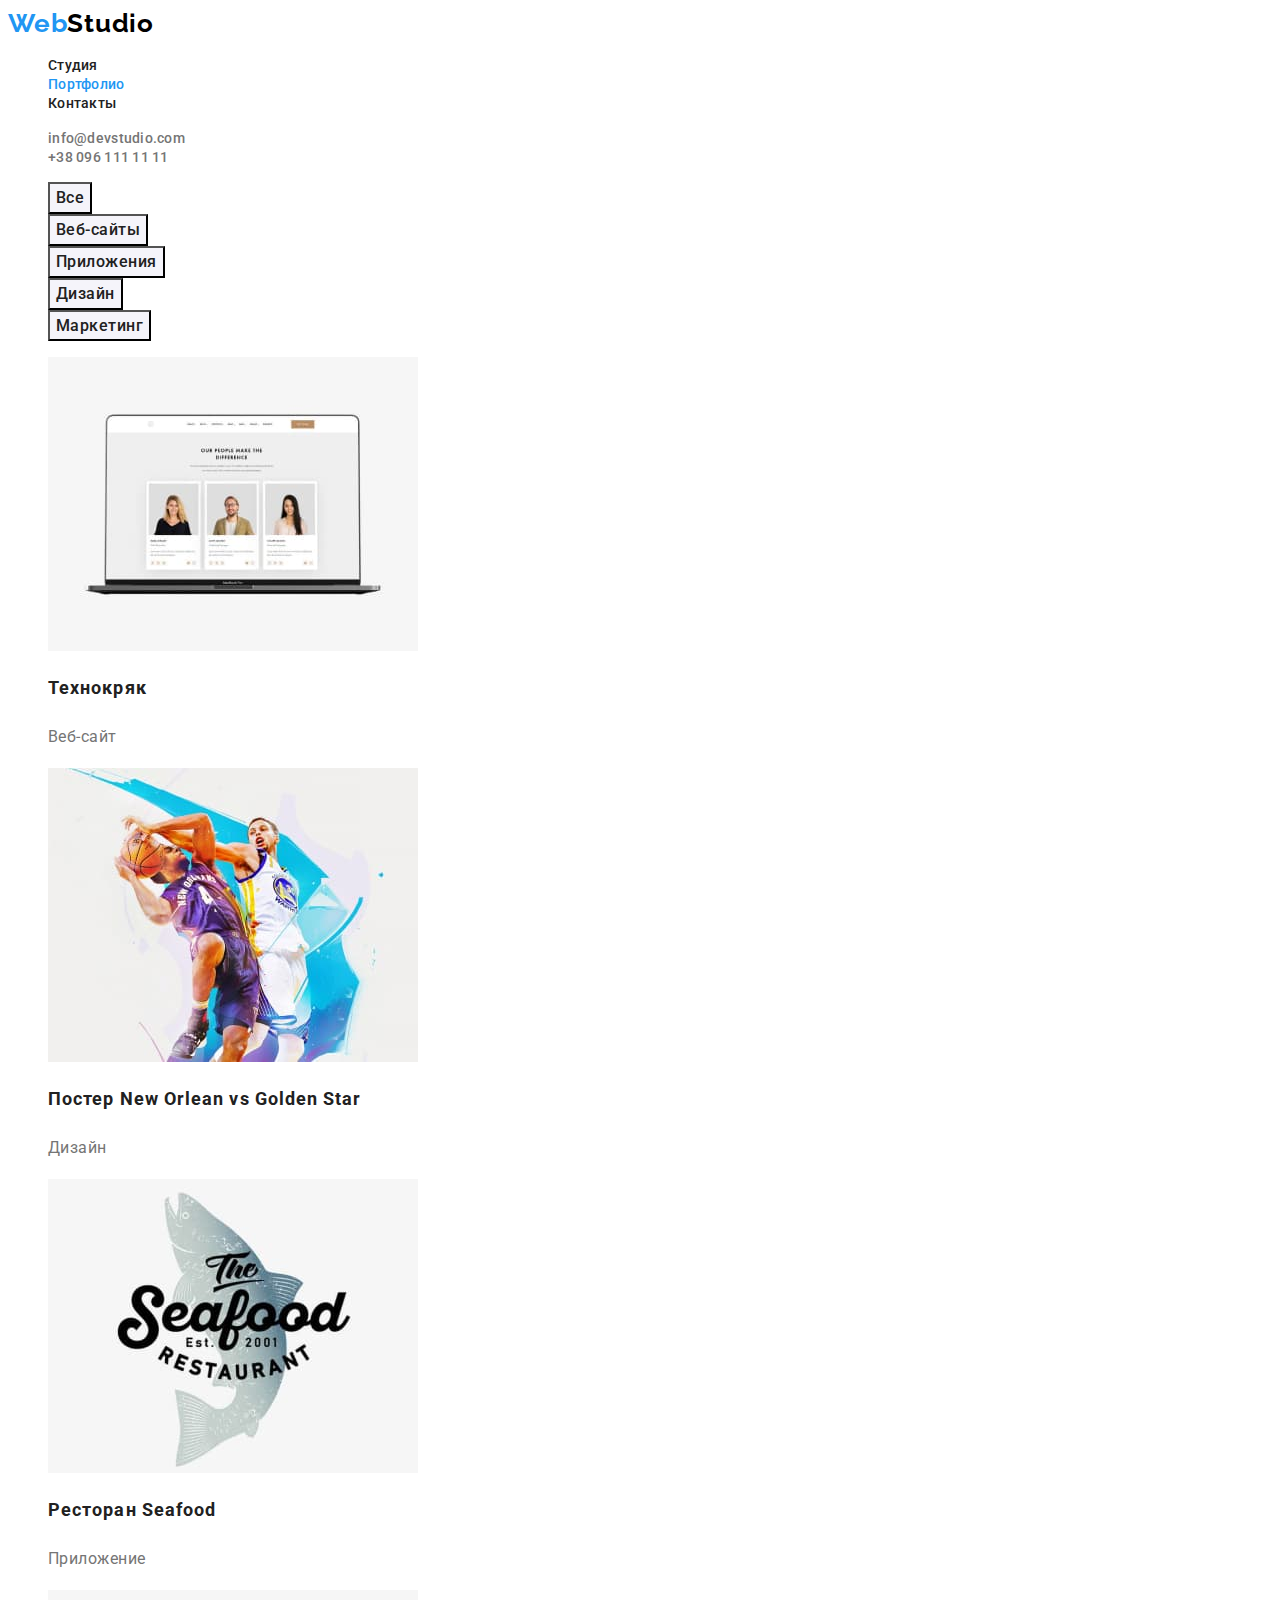
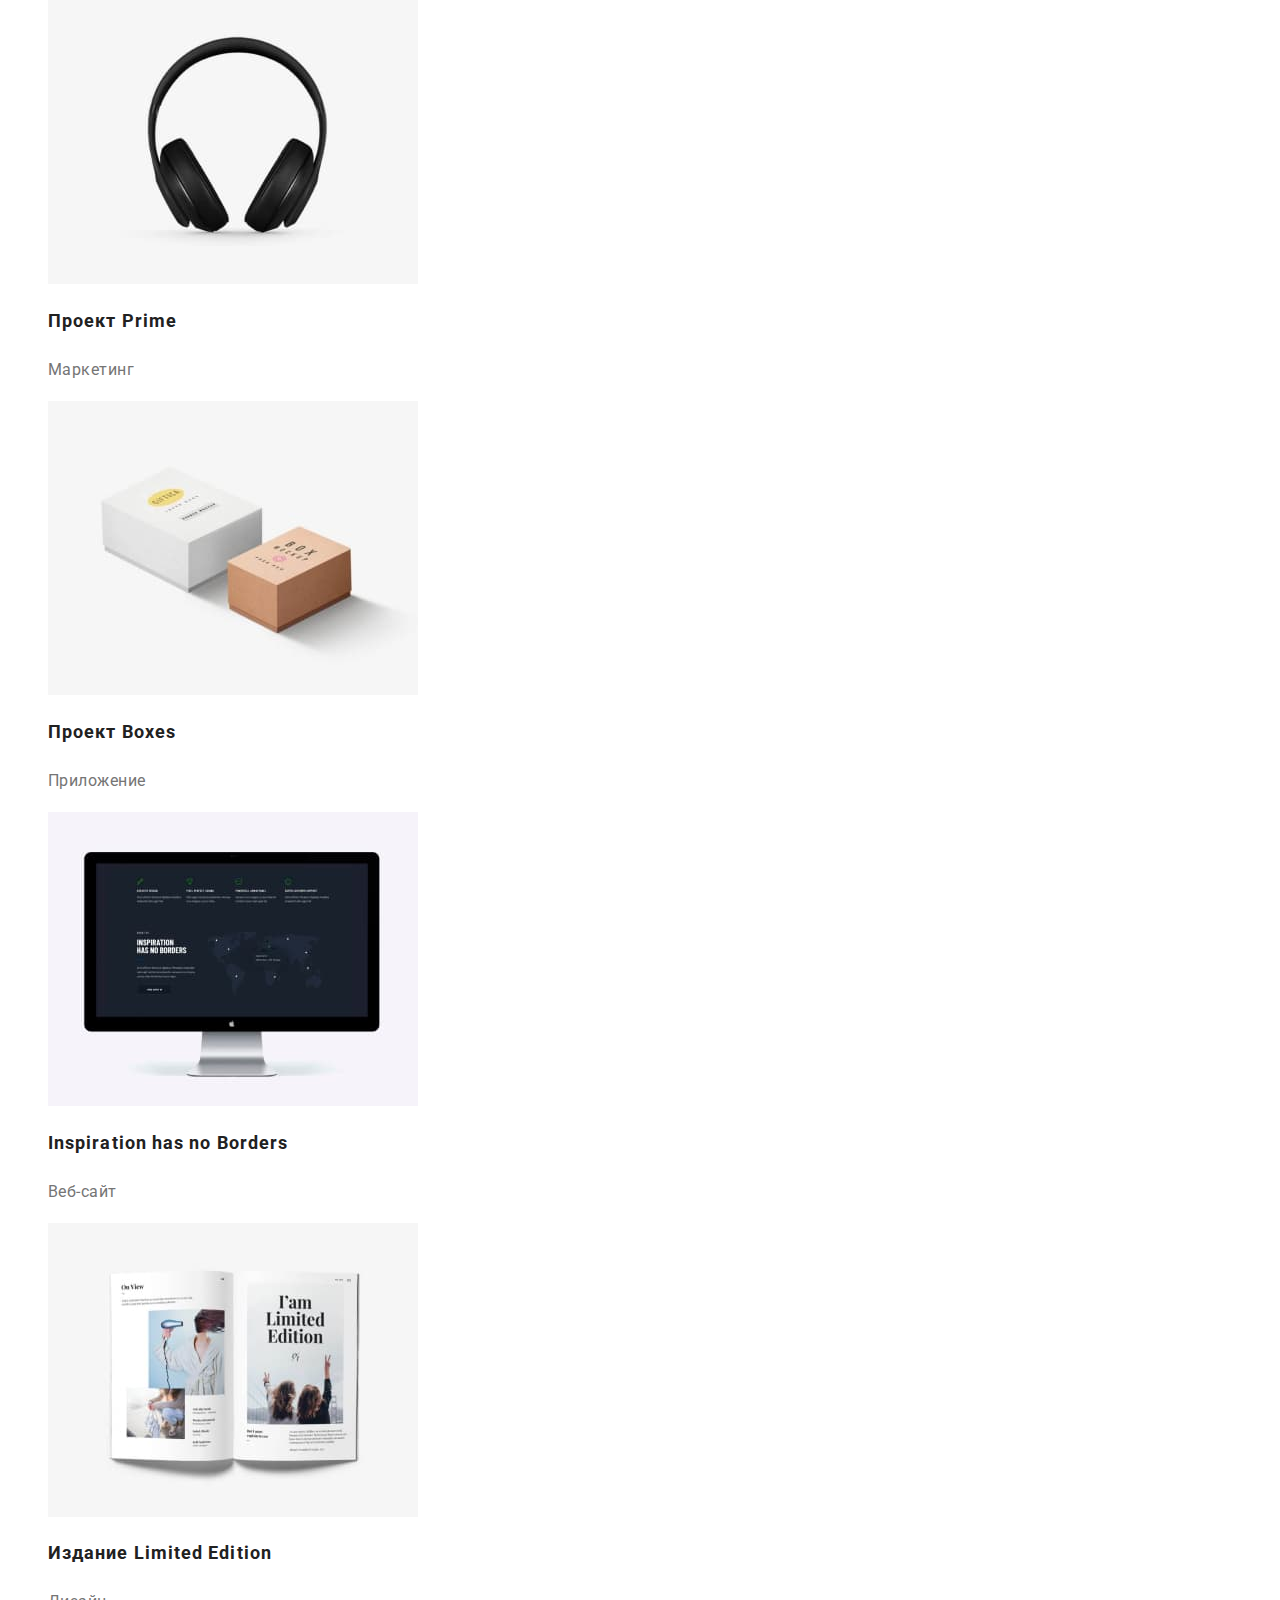
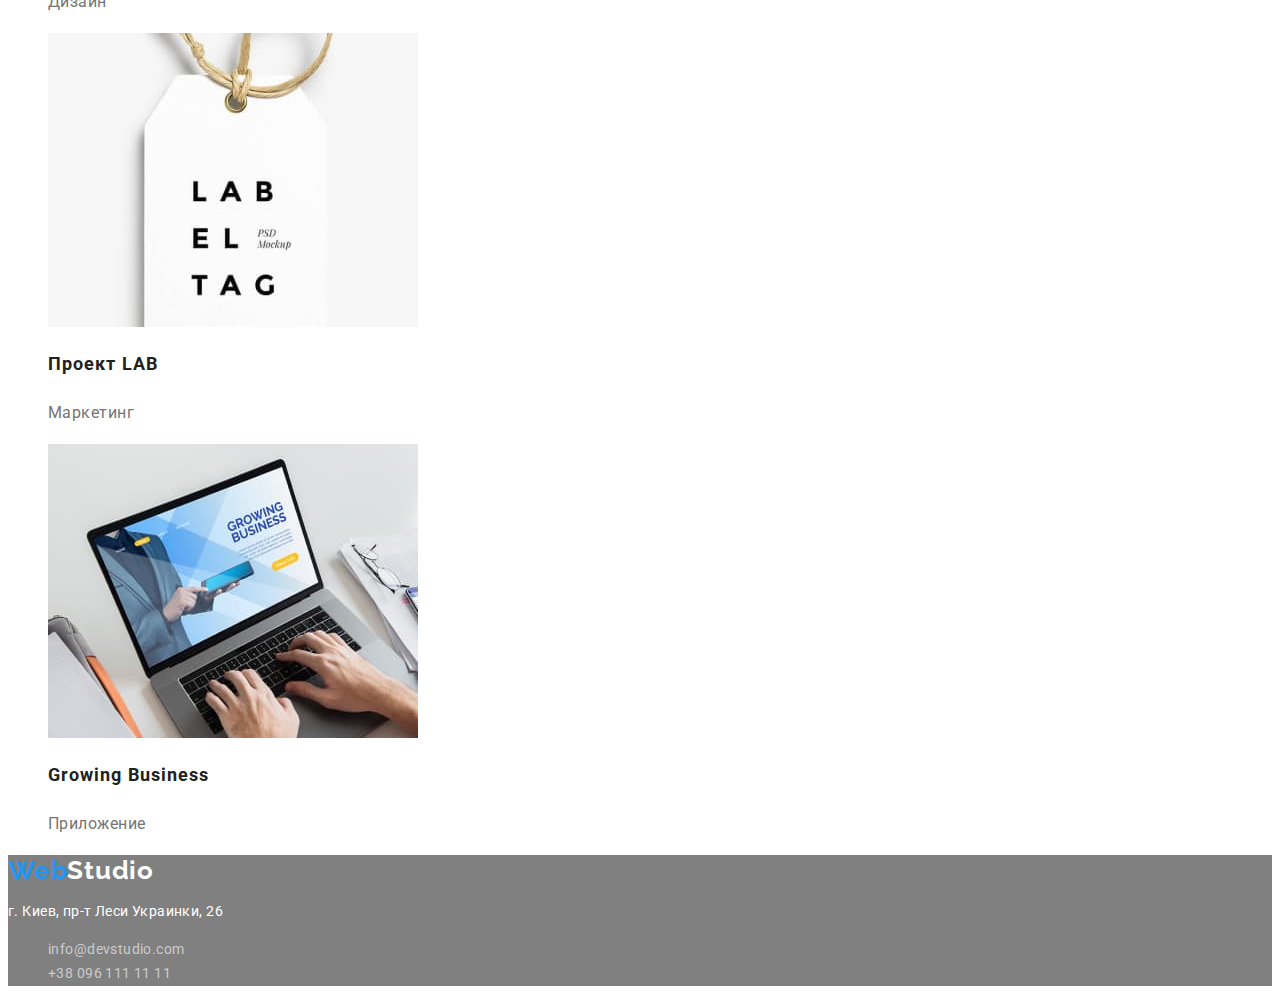
==== portfolio.html @ 8c9a1131 "Add files via upload" ====
<!DOCTYPE html>
<html lang="ru">
<head>
    <meta charset="UTF-8">
    <meta http-equiv="X-UA-Compatible" content="IE=edge">
    <meta name="viewport" content="width=device-width, initial-scale=1.0">
    <link rel="preconnect" href="https://fonts.googleapis.com">
    <link rel="preconnect" href="https://fonts.gstatic.com" crossorigin>
    <link href="https://fonts.googleapis.com/css2?family=Raleway:wght@700&family=Roboto:wght@400;500;700;900&display=swap"
        rel="stylesheet">
    <title>Портфолио</title>
    <link rel="stylesheet" href="./css/styles.css">
</head>
<body>
    <header class="header">
        <nav class="header-nav">
            <a class="header-logo link" href=""><span class="header-accent">Web</span>Studio</a>
    
            <ul class="header-list list">
                <li class="heder-item"> <a class="header-link link" href="./index.html">Студия</a></li>
                <li class="heder-item"> <a class="header-link link current" href="">Портфолио</a></li>
                <li class="heder-item"> <a class="header-link link" href="">Контакты</a></li>
            </ul>
        </nav>
        <ul class="header-address-list list">
            <li class="header-address-item"> <a class="header-address link"
                    href="mailto:info@devstudio.com">info@devstudio.com</a></li>
            <li class="header-address-item"> <a class="header-address link" href="tel:+380961111111">+38 096 111 11 11</a>
            </li>
        </ul>
    </header>
    <main>
        <section class="portfolio">
            <h1 class="visually-hidden">Наши работи</h1>
           <ul class="portfolio-list-button list">
               <li><button class="portfolio-btn" type="button">Все</button></li>
               <li><button class="portfolio-btn" type="button">Веб-сайты</button></li>
               <li><button class="portfolio-btn" type="button">Приложения</button></li>
               <li><button class="portfolio-btn" type="button">Дизайн</button></li>
               <li><button class="portfolio-btn" type="button">Маркетинг</button></li>
           </ul>

           <ul class="portfolio-list list">
               <li>
                   <a class=" portfolio-link link" href="">
                       <img src="./images/prt1.jpg" width="370" alt="Ноутбук">
                       <h2 class="portfolio-title">Технокряк</h2>
                       <p class="portfolio-text">Веб-сайт</p>
                       <p class="portfolio-text"></p>
                   </a>
               </li>
               <li>
                   <a class=" portfolio-link link" href="">
                       <img src="./images/prt2.jpg" width="370" alt="Баскетболисты">
                       <h2 class="portfolio-title">Постер New Orlean vs Golden Star</h2>
                       <p class="portfolio-text">Дизайн</p>
                       <p class="portfolio-text"></p>
                   </a>
               </li>
               <li>
                   <a class=" portfolio-link link" href="">
                       <img src="./images/prt3.jpg" width="370" alt="Логотип ресторана">
                       <h2 class="portfolio-title">Ресторан Seafood</h2>
                       <p class="portfolio-text">Приложение</p>
                       <p class="portfolio-text"></p>
                   </a>
               </li>
               <li>
                   <a class=" portfolio-link link" href="">
                       <img src="./images/prt4.jpg" width="370" alt="Наушники">
                       <h2 class="portfolio-title">Проект Prime</h2>
                       <p class="portfolio-text">Маркетинг</p>
                       <p class="portfolio-text"></p>
                   </a>
               </li>
               <li>
                   <a class=" portfolio-link link" href="">
                       <img src="./images/prt5.jpg" width="370" alt="Две коробки">
                       <h2 class="portfolio-title">Проект Boxes</h2>
                       <p class="portfolio-text">Приложение</p>
                       <p class="portfolio-text"></p>
                   </a>
               </li>
               <li>
                   <a class=" portfolio-link link" href="">
                       <img src="./images/prt6.jpg" width="370" alt="Компьютер">
                       <h2 class="portfolio-title">Inspiration has no Borders</h2>
                       <p class="portfolio-text">Веб-сайт</p>
                       <p class="portfolio-text"></p>
                   </a>
               </li>
               <li>
                   <a class=" portfolio-link link" href="">
                       <img src="./images/prt7.jpg" width="370" alt="Открытая книга">
                       <h2 class="portfolio-title">Издание Limited Edition</h2>
                       <p class="portfolio-text">Дизайн</p>
                       <p class="portfolio-text"></p>
                   </a>
               </li>
               <li>
                   <a class=" portfolio-link link" href="">
                       <img src="./images/prt8.jpg" width="370" alt="Бирка">
                       <h2 class="portfolio-title">Проект LAB</h2>
                       <p class="portfolio-text">Маркетинг</p>
                       <p class="portfolio-text"></p>
                   </a>
               </li>
               <li>
                   <a class=" portfolio-link link" href="">
                       <img src="./images/prt9.jpg" width="370" alt="Работа зо ноутбуком">
                       <h2 class="portfolio-title">Growing Business</h2>
                       <p class="portfolio-text">Приложение</p>
                       <p class="portfolio-text"></p>
                   </a>
               </li>
           </ul>
            
        </section>
    </main>
    <footer class="footer">
        <a class="footer-logo link" href=""><span class="footer-accent">Web</span>Studio</a>
        <address class="footer-address">
            <p class="footer-text">г. Киев, пр-т Леси Украинки, 26</p>
            <ul class="footer-list list">
                <li class="footer-item"> <a class="footer-address link"
                        href="mailto:info@devstudio.com">info@devstudio.com</a></li>
                <li class="footer-item"> <a class="footer-address link" href="tel:+380961111111">+38 096 111 11 11</a></li>
            </ul>
        </address>
    </footer>
    
</body>
</html>
---- css/styles.css ----
:root {
	--main-title-color: #212121;
	--second-title-color: #ffffff;
	--first-logo-color: #000000;
	--second-logo-color: #ffffff;
	--main-address-color: #ffffff;
	--second-address-color: #757575;
	--accent-color: #2196f3;
	--btn-text-color: #ffffff;
	--btn-second-text-color: #212121;
	--btn-color: #2196f3;
	--btn-second-color: #f5f4fa;
	--text-color: #757575;
	--footer-address-color: rgba(255, 255, 255, 0.6);
}

body {
	font-family: "Roboto", sans-serif;
	color: var(--text-color);
}

.list {
	list-style: none;
}

.link {
	text-decoration: none;
}

.visually-hidden {
	position: absolute;
	width: 1px;
	height: 1px;
	margin: -1px;
	padding: 0;
	overflow: hidden;
	border: 0;
	clip: rect(0 0 0 0);
}

.header-list .header-link.current {
	color: var(--accent-color);
}
/* -------------------------HEADER----------------------------- */

.header-logo {
	font-family: Raleway, sans-serif;
	font-weight: 700;
	font-size: 26px;
	line-height: 1.19;
	letter-spacing: 0.03em;
	color: var(--first-logo-color);
}

.header-accent {
	font-family: Raleway, sans-serif;
	font-weight: 700;
	font-size: 26px;
	line-height: 1.19;
	letter-spacing: 0.03em;
	color: var(--accent-color);
}

.header-link {
	font-weight: 500;
	font-size: 14px;
	line-height: 1.14;
	letter-spacing: 0.02em;
	color: var(--main-title-color);
}

.header-link:hover,
.header-link:focus {
	font-weight: 500;
	font-size: 14px;
	line-height: 1.14;
	letter-spacing: 0.02em;
	color: var(--accent-color);
}

.header-address {
	font-weight: 500;
	font-size: 14px;
	line-height: 1.14;
	letter-spacing: 0.02em;
	color: var(--second-address-color);
}

.header-address:hover,
.header-address:focus {
	font-weight: 500;
	font-size: 14px;
	line-height: 1.14;
	letter-spacing: 0.02em;
	color: var(--accent-color);
}

/* -------------------------HERO----------------------------- */

.hero {
	background-color: gray;
}

.hero-title {
	font-weight: 900;
	font-size: 44px;
	line-height: 1.36;
	text-align: center;
	letter-spacing: 0.06em;
	text-transform: uppercase;
	color: var(--second-title-color);
}

.hero-btn {
	font-family: inherit;
	font-weight: 700;
	font-size: 16px;
	line-height: 1.87;
	letter-spacing: 0.06em;
	color: var(--btn-text-color);
	background-color: var(--btn-color);
}

/* -------------------------BENEFITS----------------------------- */

.benefits-item-title {
	font-weight: 700;
	font-size: 14px;
	line-height: 1.14;
	letter-spacing: 0.03em;
	text-transform: uppercase;
	color: var(--main-title-color);
}

.benefits-text {
	font-size: 14px;
	line-height: 1.71;
	letter-spacing: 0.03em;
	color: var(--text-color);
}

/* -------------------------WORK----------------------------- */

.work-title {
	font-weight: 700;
	font-size: 36px;
	line-height: 1.17;
	text-align: center;
	letter-spacing: 0.03em;
	color: var(--main-title-color);
}

/* -------------------------COMMAND----------------------------- */

.command-title {
	font-weight: 700;
	font-size: 36px;
	line-height: 1.17;
	text-align: center;
	letter-spacing: 0.03em;
	color: var(--main-title-color);
}

.command-name {
	font-weight: 500;
	font-size: 16px;
	line-height: 1.19;
	text-align: center;
	letter-spacing: 0.03em;
	color: var(--main-title-color);
}

.command-text {
	font-size: 16px;
	line-height: 1.19;
	text-align: center;
	letter-spacing: 0.03em;
	color: var(--text-color);
}

/* -------------------------FOOTER----------------------------- */

.footer {
	background-color: gray;
}

.footer-logo {
	font-family: Raleway, sans-serif;
	font-weight: 700;
	font-size: 26px;
	line-height: 1.19;
	letter-spacing: 0.03em;
	color: var(--second-logo-color);
}

.footer-accent {
	font-family: Raleway, sans-serif;
	font-weight: 700;
	font-size: 26px;
	line-height: 1.19;
	letter-spacing: 0.03em;
	color: var(--accent-color);
}

.footer-text {
	font-style: normal;
	font-weight: 400;
	font-size: 14px;
	line-height: 1.71;
	letter-spacing: 0.03em;
	color: var(--main-address-color);
}

.footer-address {
	font-style: normal;
	font-weight: 400;
	font-size: 14px;
	line-height: 1.71;
	letter-spacing: 0.03em;
	color: var(--footer-address-color);
}

.footer-address:hover,
.footer-address:focus {
	color: var(--accent-color);
}

/* -------------------------FOOTER----------------------------- */

.portfolio-btn {
	font-family: inherit;
	font-weight: 500;
	font-size: 16px;
	line-height: 1.62;
	letter-spacing: 0.03em;
	color: var(--btn-second-text-color);
	background-color: var(--btn-second-color);
}

.portfolio-btn:hover,
.portfolio-btn:focus {
	color: var(--btn-text-color);
	background-color: var(--btn-color);
}

.portfolio-title {
	font-weight: 700;
	font-size: 18px;
	line-height: 2;
	letter-spacing: 0.06em;
	color: var(--main-title-color);
}

.portfolio-text {
	font-size: 16px;
	line-height: 1.87;
	letter-spacing: 0.03em;
	color: var(--text-color);
}
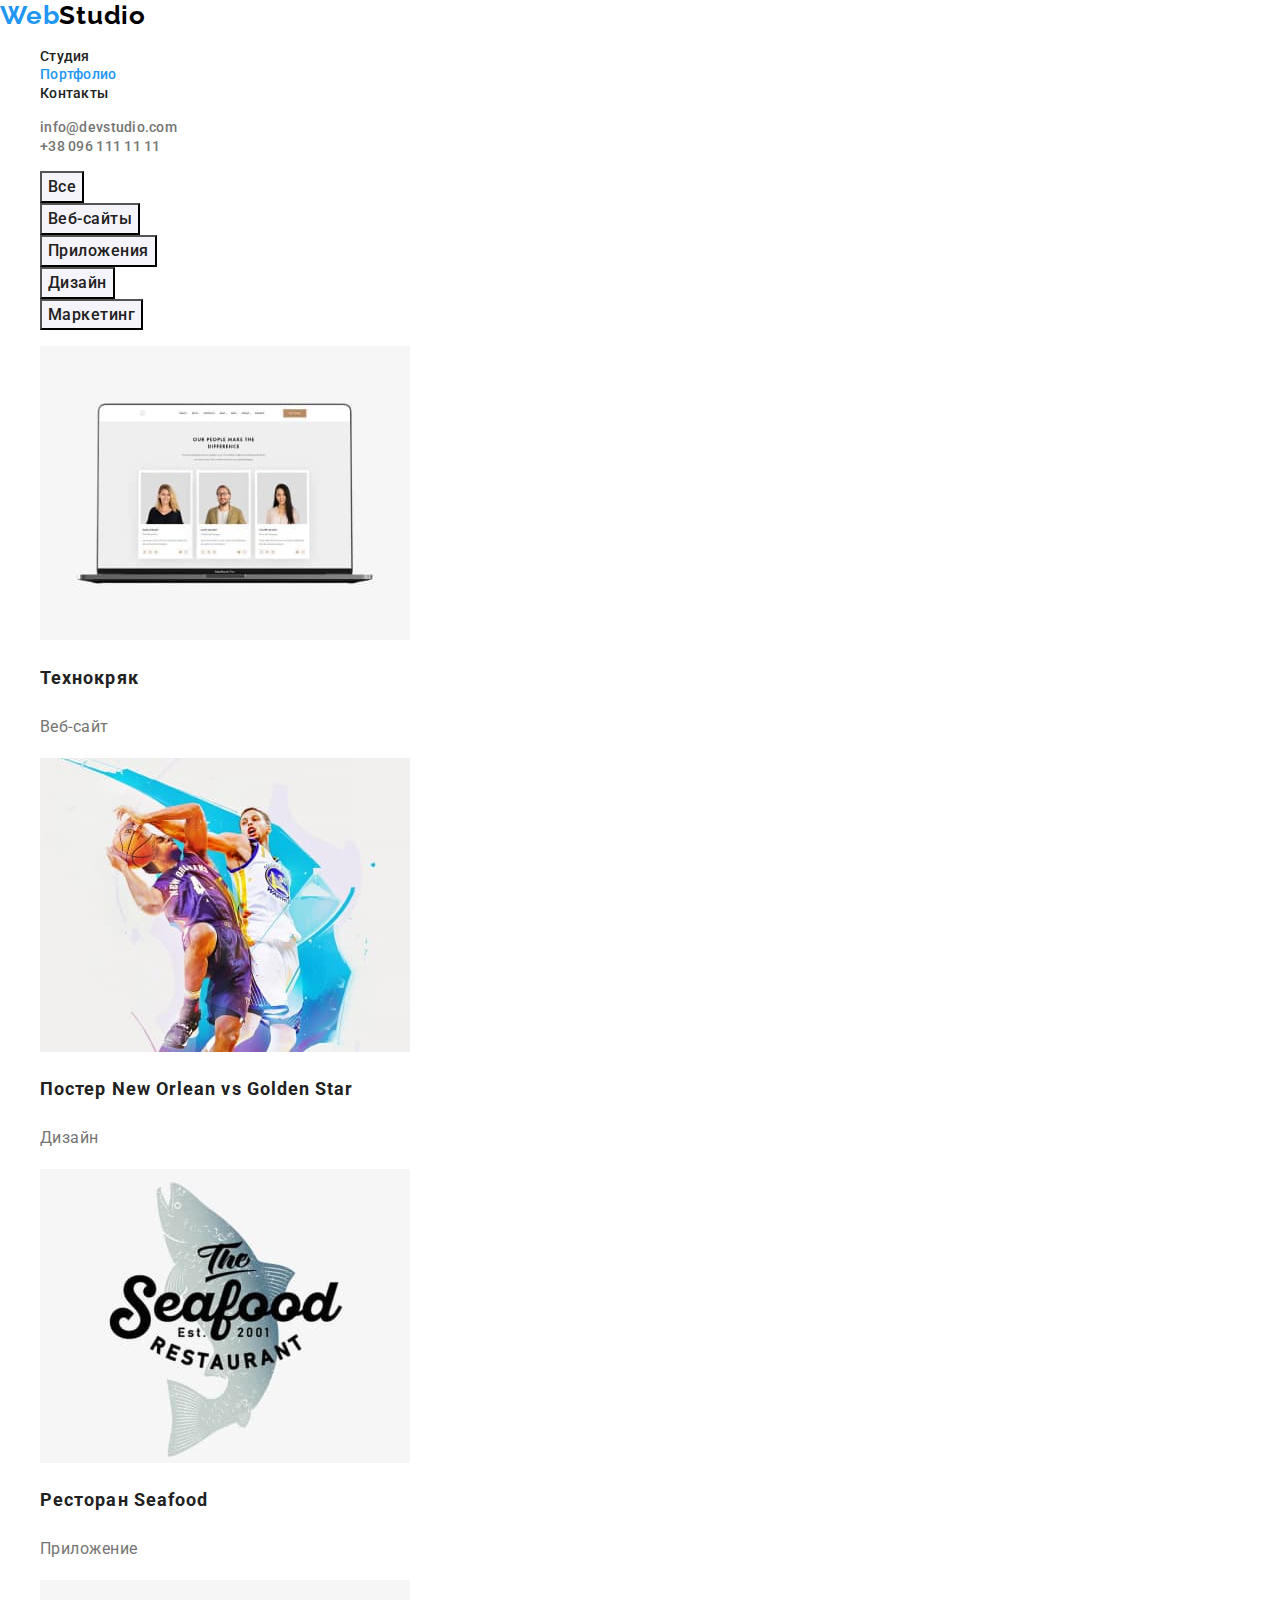
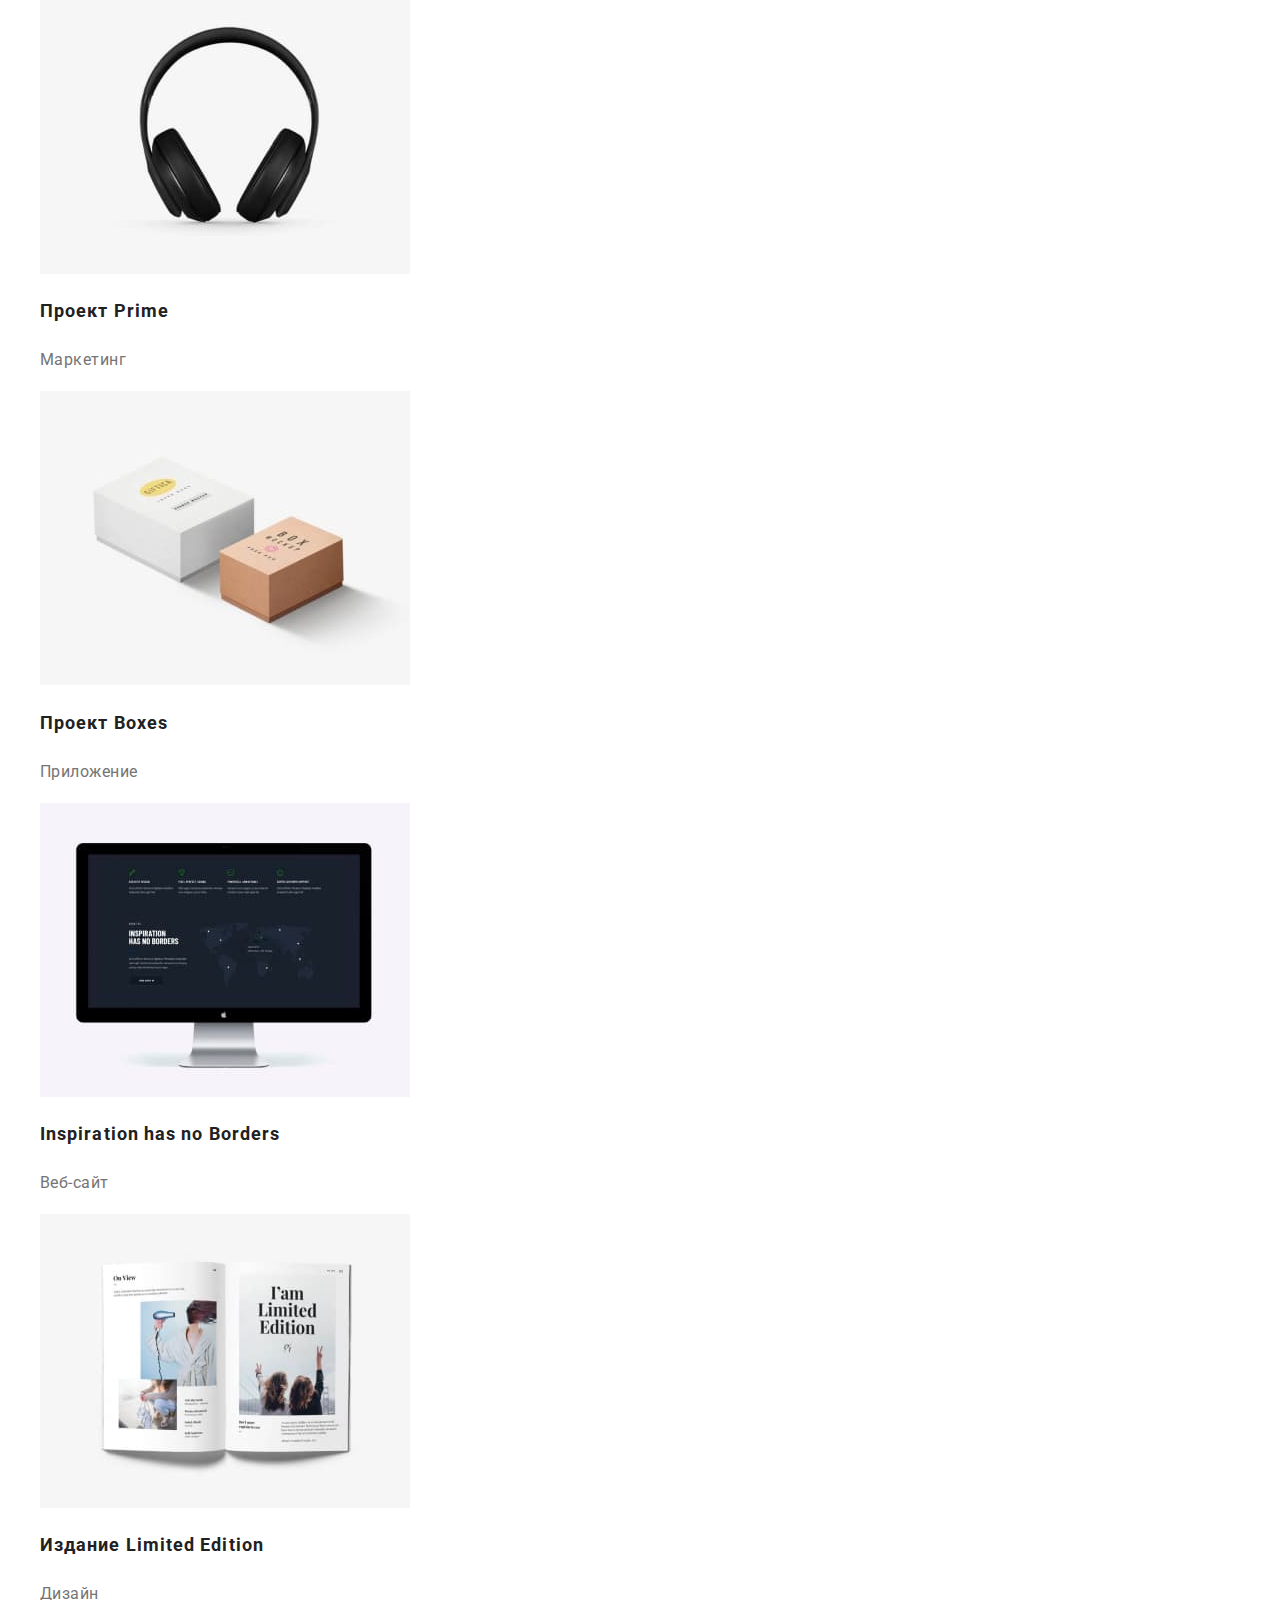
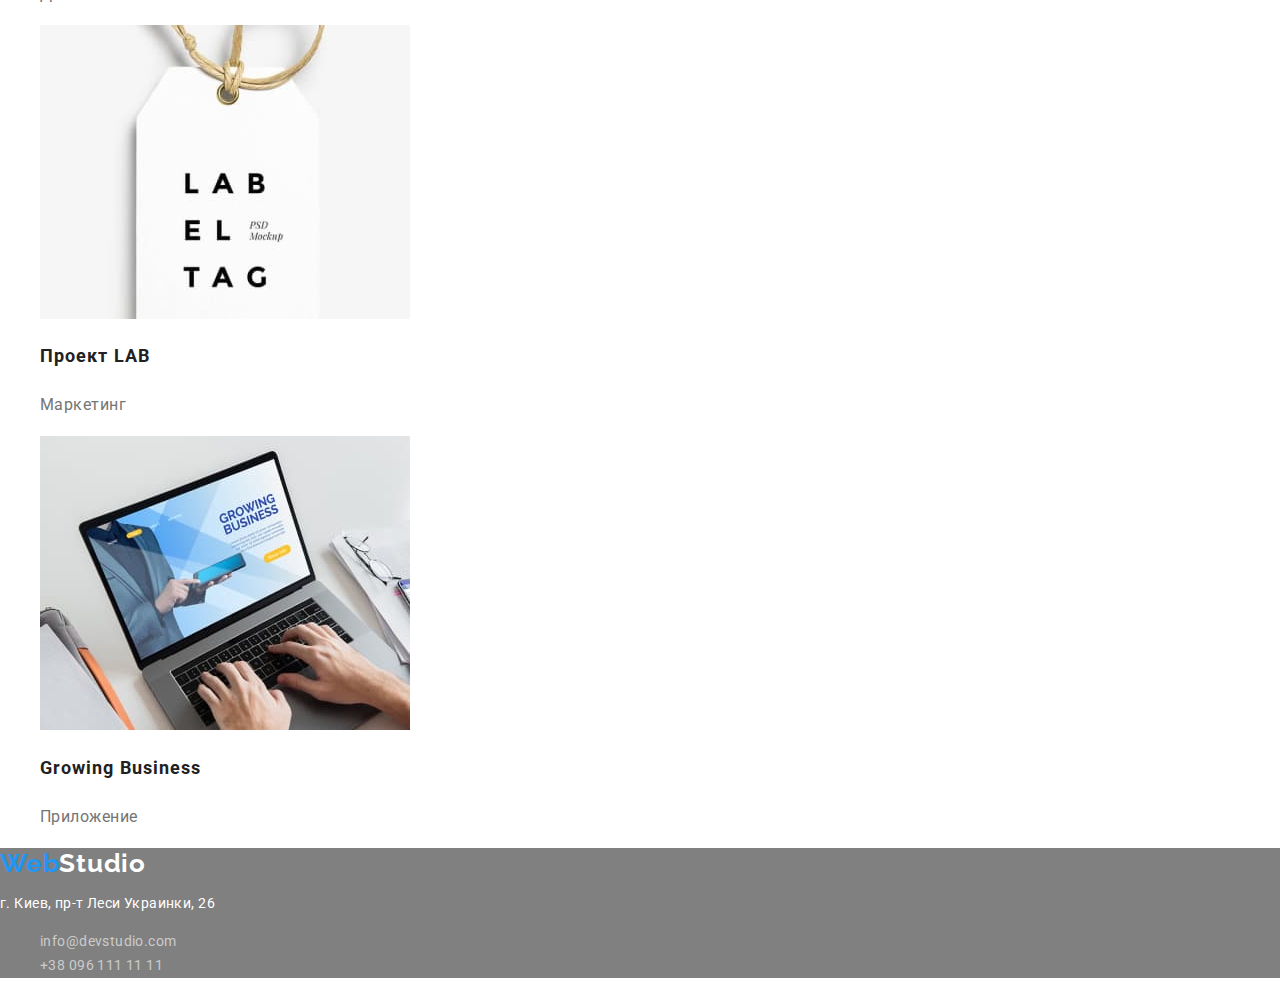
==== commit 3c39445d: "Add classes" ====
--- a/portfolio.html
+++ b/portfolio.html
@@ -9,125 +9,150 @@
     <link href="https://fonts.googleapis.com/css2?family=Raleway:wght@700&family=Roboto:wght@400;500;700;900&display=swap"
         rel="stylesheet">
     <title>Портфолио</title>
+    <link rel="stylesheet" href="./css/modern-normalize.css">
     <link rel="stylesheet" href="./css/styles.css">
 </head>
 <body>
     <header class="header">
-        <nav class="header-nav">
-            <a class="header-logo link" href=""><span class="header-accent">Web</span>Studio</a>
-    
-            <ul class="header-list list">
-                <li class="heder-item"> <a class="header-link link" href="./index.html">Студия</a></li>
-                <li class="heder-item"> <a class="header-link link current" href="">Портфолио</a></li>
-                <li class="heder-item"> <a class="header-link link" href="">Контакты</a></li>
-            </ul>
-        </nav>
+        <div class="conteiner header-conteiner">
+            <nav class="header-nav">
+                <a class="header-logo link" href=""><span class="header-accent">Web</span>Studio</a>
+            
+                <ul class="header-list list">
+                    <li class="header-item"> <a class="header-link link" href="./index.html">Студия</a></li>
+                    <li class="header-item"> <a class="header-link link current" href="">Портфолио</a></li>
+                    <li class="header-item"> <a class="header-link link" href="">Контакты</a></li>
+                </ul>
+            </nav>
         <ul class="header-address-list list">
             <li class="header-address-item"> <a class="header-address link"
                     href="mailto:info@devstudio.com">info@devstudio.com</a></li>
             <li class="header-address-item"> <a class="header-address link" href="tel:+380961111111">+38 096 111 11 11</a>
             </li>
         </ul>
+        </div>
     </header>
     <main>
         <section class="portfolio">
-            <h1 class="visually-hidden">Наши работи</h1>
-           <ul class="portfolio-list-button list">
-               <li><button class="portfolio-btn" type="button">Все</button></li>
-               <li><button class="portfolio-btn" type="button">Веб-сайты</button></li>
-               <li><button class="portfolio-btn" type="button">Приложения</button></li>
-               <li><button class="portfolio-btn" type="button">Дизайн</button></li>
-               <li><button class="portfolio-btn" type="button">Маркетинг</button></li>
-           </ul>
-
-           <ul class="portfolio-list list">
-               <li>
-                   <a class=" portfolio-link link" href="">
-                       <img src="./images/prt1.jpg" width="370" alt="Ноутбук">
-                       <h2 class="portfolio-title">Технокряк</h2>
-                       <p class="portfolio-text">Веб-сайт</p>
-                       <p class="portfolio-text"></p>
-                   </a>
-               </li>
-               <li>
-                   <a class=" portfolio-link link" href="">
-                       <img src="./images/prt2.jpg" width="370" alt="Баскетболисты">
-                       <h2 class="portfolio-title">Постер New Orlean vs Golden Star</h2>
-                       <p class="portfolio-text">Дизайн</p>
-                       <p class="portfolio-text"></p>
-                   </a>
-               </li>
-               <li>
-                   <a class=" portfolio-link link" href="">
-                       <img src="./images/prt3.jpg" width="370" alt="Логотип ресторана">
-                       <h2 class="portfolio-title">Ресторан Seafood</h2>
-                       <p class="portfolio-text">Приложение</p>
-                       <p class="portfolio-text"></p>
-                   </a>
-               </li>
-               <li>
-                   <a class=" portfolio-link link" href="">
-                       <img src="./images/prt4.jpg" width="370" alt="Наушники">
-                       <h2 class="portfolio-title">Проект Prime</h2>
-                       <p class="portfolio-text">Маркетинг</p>
-                       <p class="portfolio-text"></p>
-                   </a>
-               </li>
-               <li>
-                   <a class=" portfolio-link link" href="">
-                       <img src="./images/prt5.jpg" width="370" alt="Две коробки">
-                       <h2 class="portfolio-title">Проект Boxes</h2>
-                       <p class="portfolio-text">Приложение</p>
-                       <p class="portfolio-text"></p>
-                   </a>
-               </li>
-               <li>
-                   <a class=" portfolio-link link" href="">
-                       <img src="./images/prt6.jpg" width="370" alt="Компьютер">
-                       <h2 class="portfolio-title">Inspiration has no Borders</h2>
-                       <p class="portfolio-text">Веб-сайт</p>
-                       <p class="portfolio-text"></p>
-                   </a>
-               </li>
-               <li>
-                   <a class=" portfolio-link link" href="">
-                       <img src="./images/prt7.jpg" width="370" alt="Открытая книга">
-                       <h2 class="portfolio-title">Издание Limited Edition</h2>
-                       <p class="portfolio-text">Дизайн</p>
-                       <p class="portfolio-text"></p>
-                   </a>
-               </li>
-               <li>
-                   <a class=" portfolio-link link" href="">
-                       <img src="./images/prt8.jpg" width="370" alt="Бирка">
-                       <h2 class="portfolio-title">Проект LAB</h2>
-                       <p class="portfolio-text">Маркетинг</p>
-                       <p class="portfolio-text"></p>
-                   </a>
-               </li>
-               <li>
-                   <a class=" portfolio-link link" href="">
-                       <img src="./images/prt9.jpg" width="370" alt="Работа зо ноутбуком">
-                       <h2 class="portfolio-title">Growing Business</h2>
-                       <p class="portfolio-text">Приложение</p>
-                       <p class="portfolio-text"></p>
-                   </a>
-               </li>
-           </ul>
-            
+            <div class="conteiner">
+                <h1 class="visually-hidden">Наши работи</h1>
+                <ul class="portfolio-list-button list">
+                    <li class="portfolio-btn-item"><button class="portfolio-btn" type="button">Все</button></li>
+                    <li class="portfolio-btn-item"><button class="portfolio-btn" type="button">Веб-сайты</button></li>
+                    <li class="portfolio-btn-item"><button class="portfolio-btn" type="button">Приложения</button></li>
+                    <li class="portfolio-btn-item"><button class="portfolio-btn" type="button">Дизайн</button></li>
+                    <li class="portfolio-btn-item"><button class="portfolio-btn" type="button">Маркетинг</button></li>
+                </ul>
+                <ul class="portfolio-list list">
+                    <li class="portfolio-item">
+                        <a class=" portfolio-link link" href="">
+                            <img src="./images/prt1.jpg" width="370" alt="Ноутбук">
+                            <div class="portfolio-down">
+                                <h2 class="portfolio-title">Технокряк</h2>
+                                <p class="portfolio-text">Веб-сайт</p>
+                            </div>
+                            <p class="portfolio-text"></p>
+                        </a>
+                    </li>
+                    <li class="portfolio-item">
+                        <a class=" portfolio-link link" href="">
+                            <img src="./images/prt2.jpg" width="370" alt="Баскетболисты">
+                            <div class="portfolio-down">
+                                <h2 class="portfolio-title">Постер New Orlean vs Golden Star</h2>
+                                <p class="portfolio-text">Дизайн</p>
+                            </div>
+                            <p class="portfolio-text"></p>
+                        </a>
+                    </li>
+                    <li class="portfolio-item">
+                        <a class=" portfolio-link link" href="">
+                            <img src="./images/prt3.jpg" width="370" alt="Логотип ресторана">
+                            <div class="portfolio-down">
+                                <h2 class="portfolio-title">Ресторан Seafood</h2>
+                                <p class="portfolio-text">Приложение</p>
+                            </div>
+                            <p class="portfolio-text"></p>
+                        </a>
+                    </li>
+                    <li class="portfolio-item">
+                        <a class=" portfolio-link link" href="">
+                            <img src="./images/prt4.jpg" width="370" alt="Наушники">
+                            <div class="portfolio-down">
+                                <h2 class="portfolio-title">Проект Prime</h2>
+                                <p class="portfolio-text">Маркетинг</p>
+                            </div>
+                            <p class="portfolio-text"></p>
+                        </a>
+                    </li>
+                    <li class="portfolio-item">
+                        <a class=" portfolio-link link" href="">
+                            <img src="./images/prt5.jpg" width="370" alt="Две коробки">
+                            <div class="portfolio-down">
+                                <h2 class="portfolio-title">Проект Boxes</h2>
+                                <p class="portfolio-text">Приложение</p>
+                            </div>
+                            <p class="portfolio-text"></p>
+                        </a>
+                    </li>
+                    <li class="portfolio-item">
+                        <a class=" portfolio-link link" href="">
+                            <img src="./images/prt6.jpg" width="370" alt="Компьютер">
+                            <div class="portfolio-down">
+                                <h2 class="portfolio-title">Inspiration has no Borders</h2>
+                                <p class="portfolio-text">Веб-сайт</p>
+                            </div>
+                            <p class="portfolio-text"></p>
+                        </a>
+                    </li>
+                    <li class="portfolio-item">
+                        <a class=" portfolio-link link" href="">
+                            <img src="./images/prt7.jpg" width="370" alt="Открытая книга">
+                            <div class="portfolio-down">
+                                <h2 class="portfolio-title">Издание Limited Edition</h2>
+                                <p class="portfolio-text">Дизайн</p>
+                            </div>
+                            <p class="portfolio-text"></p>
+                        </a>
+                    </li>
+                    <li class="portfolio-item">
+                        <a class=" portfolio-link link" href="">
+                            <img src="./images/prt8.jpg" width="370" alt="Бирка">
+                            <div class="portfolio-down">
+                                <h2 class="portfolio-title">Проект LAB</h2>
+                                <p class="portfolio-text">Маркетинг</p>
+                            </div>
+                            <p class="portfolio-text"></p>
+                            
+                        </a>
+                    </li>
+                    <li class="portfolio-item">
+                        <a class=" portfolio-link link" href="">
+                            <img src="./images/prt9.jpg" width="370" alt="Работа зо ноутбуком">
+                            <div class="portfolio-down">
+                                <h2 class="portfolio-title">Growing Business</h2>
+                                <p class="portfolio-text">Приложение</p>
+                            </div>
+                            <p class="portfolio-text"></p>
+                        </a>
+                    </li>
+                </ul>
+            </div>
         </section>
     </main>
     <footer class="footer">
-        <a class="footer-logo link" href=""><span class="footer-accent">Web</span>Studio</a>
-        <address class="footer-address">
-            <p class="footer-text">г. Киев, пр-т Леси Украинки, 26</p>
-            <ul class="footer-list list">
-                <li class="footer-item"> <a class="footer-address link"
-                        href="mailto:info@devstudio.com">info@devstudio.com</a></li>
-                <li class="footer-item"> <a class="footer-address link" href="tel:+380961111111">+38 096 111 11 11</a></li>
-            </ul>
-        </address>
+        <div class="conteiner">
+            <a class="footer-logo link" href=""><span class="footer-accent accent">Web</span>Studio</a>
+            <address class="footer-address">
+                <p class="footer-text">г. Киев, пр-т Леси Украинки, 26</p>
+                <ul class="footer-list list">
+                    <li class="footer-item"> <a class="footer-address link"
+                            href="mailto:info@devstudio.com">info@devstudio.com</a>
+                    </li>
+                    <li class="footer-item"> <a class="footer-address link" href="tel:+380961111111">+38 096 111 11 11</a>
+                    </li>
+                </ul>
+            </address>
+        </div>
     </footer>
-    
 </body>
 </html>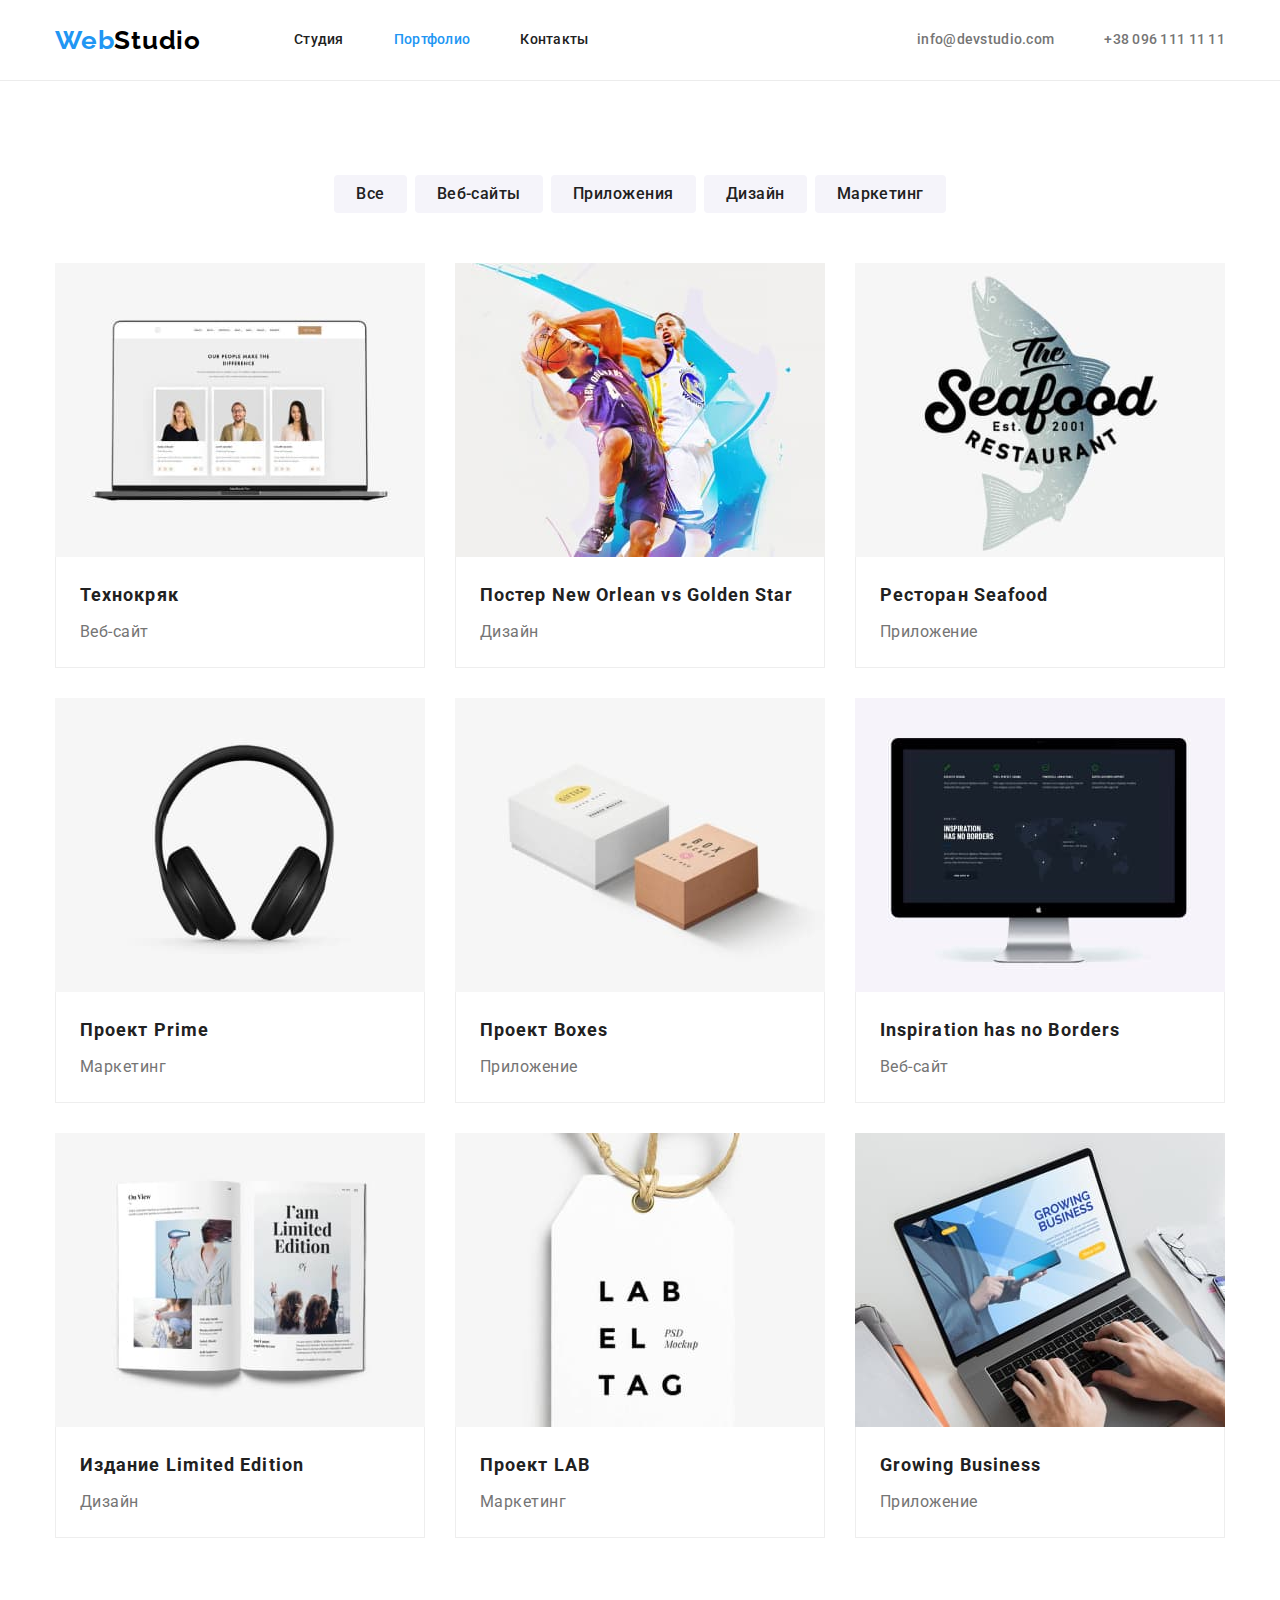
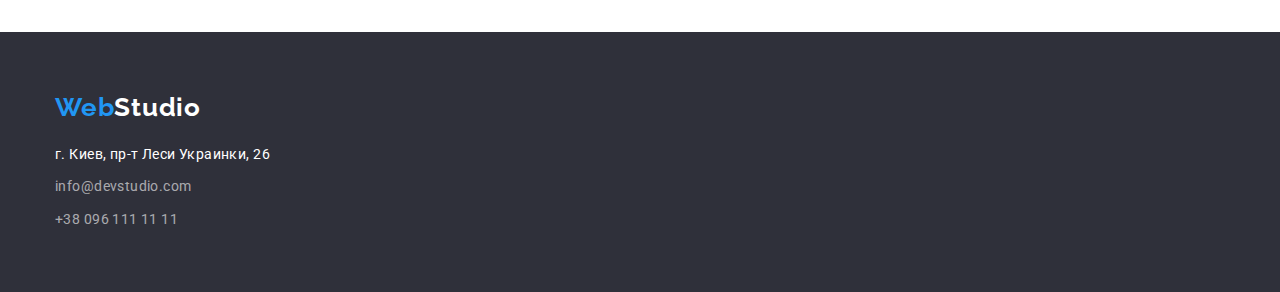
==== commit bdc1de05: "Фінальні правки" ====
--- a/portfolio.html
+++ b/portfolio.html
@@ -16,7 +16,7 @@
     <header class="header">
         <div class="conteiner header-conteiner">
             <nav class="header-nav">
-                <a class="header-logo link" href=""><span class="header-accent">Web</span>Studio</a>
+                <a class="header-logo link" href=""><span class="header-accent accent">Web</span>Studio</a>
             
                 <ul class="header-list list">
                     <li class="header-item"> <a class="header-link link" href="./index.html">Студия</a></li>
--- a/css/styles.css
+++ b/css/styles.css
@@ -1,259 +1,427 @@
 :root {
-	--main-title-color: #212121;
-	--second-title-color: #ffffff;
-	--first-logo-color: #000000;
-	--second-logo-color: #ffffff;
-	--main-address-color: #ffffff;
-	--second-address-color: #757575;
-	--accent-color: #2196f3;
-	--btn-text-color: #ffffff;
-	--btn-second-text-color: #212121;
-	--btn-color: #2196f3;
-	--btn-second-color: #f5f4fa;
-	--text-color: #757575;
-	--footer-address-color: rgba(255, 255, 255, 0.6);
+  --main-title-color: #212121;
+  --second-title-color: #ffffff;
+  --first-logo-color: #000000;
+  --second-logo-color: #ffffff;
+  --main-address-color: #ffffff;
+  --second-address-color: #757575;
+  --accent-color: #2196f3;
+  --btn-text-color: #ffffff;
+  --btn-second-text-color: #212121;
+  --btn-color: #2196f3;
+  --btn-second-color: #f5f4fa;
+  --text-color: #757575;
+  --footer-address-color: rgba(255, 255, 255, 0.6);
+  --bg-main-color: #2f303a;
 }
 
 body {
-	font-family: "Roboto", sans-serif;
-	color: var(--text-color);
+  font-family: "Roboto", sans-serif;
+  color: var(--text-color);
+}
+
+p,
+h1,
+h2,
+h3,
+h4,
+h5,
+h6 {
+  margin: 0;
+}
+
+ul {
+  margin: 0;
+  padding: 0;
+}
+
+button {
+  cursor: pointer;
+}
+
+.conteiner {
+  width: 1200px;
+  padding-left: 15px;
+  padding-right: 15px;
+  margin: 0 auto;
 }
 
 .list {
-	list-style: none;
+  list-style: none;
 }
 
 .link {
-	text-decoration: none;
+  text-decoration: none;
+}
+
+img {
+  display: block;
 }
 
 .visually-hidden {
-	position: absolute;
-	width: 1px;
-	height: 1px;
-	margin: -1px;
-	padding: 0;
-	overflow: hidden;
-	border: 0;
-	clip: rect(0 0 0 0);
+  position: absolute;
+  width: 1px;
+  height: 1px;
+  margin: -1px;
+  padding: 0;
+  overflow: hidden;
+  border: 0;
+  clip: rect(0 0 0 0);
 }
 
 .header-list .header-link.current {
-	color: var(--accent-color);
+  color: var(--accent-color);
+}
+
+.title {
+  font-weight: 700;
+  font-size: 36px;
+  line-height: 1.17;
+  text-align: center;
+  letter-spacing: 0.03em;
+  color: var(--main-title-color);
+}
+
+.accent {
+  font-family: Raleway, sans-serif;
+  font-weight: 700;
+  font-size: 26px;
+  line-height: 1.19;
+  letter-spacing: 0.03em;
+  color: var(--accent-color);
 }
 /* -------------------------HEADER----------------------------- */
 
+.header {
+  border-bottom: 1px solid #ececec;
+}
+
+.header-conteiner {
+  display: flex;
+  align-items: center;
+}
+
+.header-nav {
+  display: flex;
+  align-items: center;
+}
+
 .header-logo {
-	font-family: Raleway, sans-serif;
-	font-weight: 700;
-	font-size: 26px;
-	line-height: 1.19;
-	letter-spacing: 0.03em;
-	color: var(--first-logo-color);
-}
-
-.header-accent {
-	font-family: Raleway, sans-serif;
-	font-weight: 700;
-	font-size: 26px;
-	line-height: 1.19;
-	letter-spacing: 0.03em;
-	color: var(--accent-color);
+  font-family: Raleway, sans-serif;
+  font-weight: 700;
+  font-size: 26px;
+  line-height: 1.19;
+  letter-spacing: 0.03em;
+  color: var(--first-logo-color);
+  margin-right: 93px;
+}
+
+.header-list {
+  display: flex;
+  align-items: center;
+}
+
+.header-item:not(:last-child) {
+  margin-right: 50px;
 }
 
 .header-link {
-	font-weight: 500;
-	font-size: 14px;
-	line-height: 1.14;
-	letter-spacing: 0.02em;
-	color: var(--main-title-color);
+  font-weight: 500;
+  font-size: 14px;
+  line-height: 1.14;
+  letter-spacing: 0.02em;
+  color: var(--main-title-color);
+
+  display: block;
+  padding-top: 32px;
+  padding-bottom: 32px;
 }
 
 .header-link:hover,
 .header-link:focus {
-	font-weight: 500;
-	font-size: 14px;
-	line-height: 1.14;
-	letter-spacing: 0.02em;
-	color: var(--accent-color);
+  color: var(--accent-color);
+}
+
+.header-address-list {
+  display: flex;
+  margin-left: auto;
+}
+
+.header-address-item:not(:first-child) {
+  margin-left: 50px;
 }
 
 .header-address {
-	font-weight: 500;
-	font-size: 14px;
-	line-height: 1.14;
-	letter-spacing: 0.02em;
-	color: var(--second-address-color);
+  font-weight: 500;
+  font-size: 14px;
+  line-height: 1.14;
+  letter-spacing: 0.02em;
+  color: var(--second-address-color);
+
+  display: block;
+  padding-top: 32px;
+  padding-bottom: 32px;
 }
 
 .header-address:hover,
 .header-address:focus {
-	font-weight: 500;
-	font-size: 14px;
-	line-height: 1.14;
-	letter-spacing: 0.02em;
-	color: var(--accent-color);
+  color: var(--accent-color);
 }
 
 /* -------------------------HERO----------------------------- */
 
 .hero {
-	background-color: gray;
+  background-color: var(--bg-main-color);
+  text-align: center;
+}
+
+.hero {
+  padding-top: 200px;
+  padding-bottom: 200px;
 }
 
 .hero-title {
-	font-weight: 900;
-	font-size: 44px;
-	line-height: 1.36;
-	text-align: center;
-	letter-spacing: 0.06em;
-	text-transform: uppercase;
-	color: var(--second-title-color);
+  margin: 0 auto;
+  margin-bottom: 30px;
+  width: 696px;
+  font-weight: 900;
+  font-size: 44px;
+  line-height: 1.36;
+  letter-spacing: 0.06em;
+  text-transform: uppercase;
+  color: var(--second-title-color);
 }
 
 .hero-btn {
-	font-family: inherit;
-	font-weight: 700;
-	font-size: 16px;
-	line-height: 1.87;
-	letter-spacing: 0.06em;
-	color: var(--btn-text-color);
-	background-color: var(--btn-color);
+  font-family: inherit;
+  font-weight: 700;
+  font-size: 16px;
+  line-height: 1.87;
+  letter-spacing: 0.06em;
+  color: var(--btn-text-color);
+  background-color: var(--btn-color);
+  box-shadow: 0px 4px 4px rgba(0, 0, 0, 0.15);
+  border-radius: 4px;
+  min-width: 200px;
+  min-height: 50px;
 }
 
 /* -------------------------BENEFITS----------------------------- */
 
+.benefits {
+  padding-top: 94px;
+  padding-bottom: 94px;
+}
+
+.benefits-list {
+  display: flex;
+}
+
+.benefits-item {
+  width: calc((100% - 3 * 30px) / 4);
+}
+
+.benefits-item:not(:last-child) {
+  margin-right: 30px;
+}
+
 .benefits-item-title {
-	font-weight: 700;
-	font-size: 14px;
-	line-height: 1.14;
-	letter-spacing: 0.03em;
-	text-transform: uppercase;
-	color: var(--main-title-color);
+  font-weight: 700;
+  font-size: 14px;
+  line-height: 1.14;
+  letter-spacing: 0.03em;
+  text-transform: uppercase;
+  color: var(--main-title-color);
+
+  margin-bottom: 10px;
 }
 
 .benefits-text {
-	font-size: 14px;
-	line-height: 1.71;
-	letter-spacing: 0.03em;
-	color: var(--text-color);
+  font-size: 14px;
+  line-height: 1.71;
+  letter-spacing: 0.03em;
+  color: var(--text-color);
 }
 
 /* -------------------------WORK----------------------------- */
 
+.work {
+  padding-bottom: 94px;
+}
+
 .work-title {
-	font-weight: 700;
-	font-size: 36px;
-	line-height: 1.17;
-	text-align: center;
-	letter-spacing: 0.03em;
-	color: var(--main-title-color);
+  margin-bottom: 50px;
+}
+
+.work-list {
+  display: flex;
+  justify-content: space-between;
 }
 
 /* -------------------------COMMAND----------------------------- */
 
+.command {
+  padding-top: 94px;
+  padding-bottom: 94px;
+}
+
 .command-title {
-	font-weight: 700;
-	font-size: 36px;
-	line-height: 1.17;
-	text-align: center;
-	letter-spacing: 0.03em;
-	color: var(--main-title-color);
+  margin-bottom: 50px;
+}
+
+.command-list {
+  display: flex;
+  justify-content: space-between;
+}
+
+.command-item {
+  width: calc((100% - 3 * 30px) / 4);
+}
+
+.command-block {
+  padding-top: 30px;
+  padding-bottom: 30px;
 }
 
 .command-name {
-	font-weight: 500;
-	font-size: 16px;
-	line-height: 1.19;
-	text-align: center;
-	letter-spacing: 0.03em;
-	color: var(--main-title-color);
+  font-weight: 500;
+  font-size: 16px;
+  line-height: 1.19;
+  text-align: center;
+  letter-spacing: 0.03em;
+  color: var(--main-title-color);
+
+  margin-bottom: 10px;
 }
 
 .command-text {
-	font-size: 16px;
-	line-height: 1.19;
-	text-align: center;
-	letter-spacing: 0.03em;
-	color: var(--text-color);
+  font-size: 16px;
+  line-height: 1.19;
+  text-align: center;
+  letter-spacing: 0.03em;
+  color: var(--text-color);
 }
 
 /* -------------------------FOOTER----------------------------- */
 
 .footer {
-	background-color: gray;
+  background-color: var(--bg-main-color);
+  padding-top: 60px;
+  padding-bottom: 60px;
 }
 
 .footer-logo {
-	font-family: Raleway, sans-serif;
-	font-weight: 700;
-	font-size: 26px;
-	line-height: 1.19;
-	letter-spacing: 0.03em;
-	color: var(--second-logo-color);
-}
-
-.footer-accent {
-	font-family: Raleway, sans-serif;
-	font-weight: 700;
-	font-size: 26px;
-	line-height: 1.19;
-	letter-spacing: 0.03em;
-	color: var(--accent-color);
+  font-family: Raleway, sans-serif;
+  font-weight: 700;
+  font-size: 26px;
+  line-height: 1.19;
+  letter-spacing: 0.03em;
+  color: var(--second-logo-color);
+  display: block;
+  margin-bottom: 20px;
 }
 
 .footer-text {
-	font-style: normal;
-	font-weight: 400;
-	font-size: 14px;
-	line-height: 1.71;
-	letter-spacing: 0.03em;
-	color: var(--main-address-color);
+  font-style: normal;
+  font-weight: 400;
+  font-size: 14px;
+  line-height: 1.71;
+  letter-spacing: 0.03em;
+  color: var(--main-address-color);
+  margin-bottom: 9px;
 }
 
 .footer-address {
-	font-style: normal;
-	font-weight: 400;
-	font-size: 14px;
-	line-height: 1.71;
-	letter-spacing: 0.03em;
-	color: var(--footer-address-color);
+  font-style: normal;
+  font-weight: 400;
+  font-size: 14px;
+  line-height: 1.71;
+  letter-spacing: 0.03em;
+  color: var(--footer-address-color);
 }
 
 .footer-address:hover,
 .footer-address:focus {
-	color: var(--accent-color);
-}
-
-/* -------------------------FOOTER----------------------------- */
+  color: var(--accent-color);
+}
+
+.footer-item:first-child {
+  margin-bottom: 9px;
+}
+
+/* -------------------------PORTFOLIO----------------------------- */
+
+.portfolio {
+  padding-top: 94px;
+  padding-bottom: 94px;
+}
+
+.portfolio-list-button {
+  display: flex;
+  justify-content: center;
+  margin-bottom: 50px;
+}
 
 .portfolio-btn {
-	font-family: inherit;
-	font-weight: 500;
-	font-size: 16px;
-	line-height: 1.62;
-	letter-spacing: 0.03em;
-	color: var(--btn-second-text-color);
-	background-color: var(--btn-second-color);
+  font-family: inherit;
+  font-weight: 500;
+  font-size: 16px;
+  line-height: 1.62;
+  letter-spacing: 0.03em;
+  color: var(--btn-second-text-color);
+  background-color: var(--btn-second-color);
+  border-radius: 4px;
+  padding: 6px 22px;
+  border: none;
+}
+
+.portfolio-btn-item:not(:last-child) {
+  margin-right: 8px;
 }
 
 .portfolio-btn:hover,
 .portfolio-btn:focus {
-	color: var(--btn-text-color);
-	background-color: var(--btn-color);
+  color: var(--btn-text-color);
+  background-color: var(--btn-color);
+}
+
+.portfolio-list {
+  display: flex;
+  flex-wrap: wrap;
+  margin-left: -15px;
+  margin-right: -15px;
+}
+
+.portfolio-item:not(:nth-last-child(-n + 3)) {
+  margin-bottom: 30px;
+}
+
+.portfolio-item {
+  width: calc((100% - 3 * 30px) / 3);
+  margin-left: 15px;
+  margin-right: 15px;
+}
+
+.portfolio-down {
+  padding-top: 20px;
+  padding-left: 24px;
+  border: 1px solid #eeeeee;
+  border-top: none;
+  padding-bottom: 20px;
 }
 
 .portfolio-title {
-	font-weight: 700;
-	font-size: 18px;
-	line-height: 2;
-	letter-spacing: 0.06em;
-	color: var(--main-title-color);
+  font-weight: 700;
+  font-size: 18px;
+  line-height: 2;
+  letter-spacing: 0.06em;
+  color: var(--main-title-color);
+  margin-bottom: 4px;
 }
 
 .portfolio-text {
-	font-size: 16px;
-	line-height: 1.87;
-	letter-spacing: 0.03em;
-	color: var(--text-color);
-}
+  font-size: 16px;
+  line-height: 1.87;
+  letter-spacing: 0.03em;
+  color: var(--text-color);
+}
